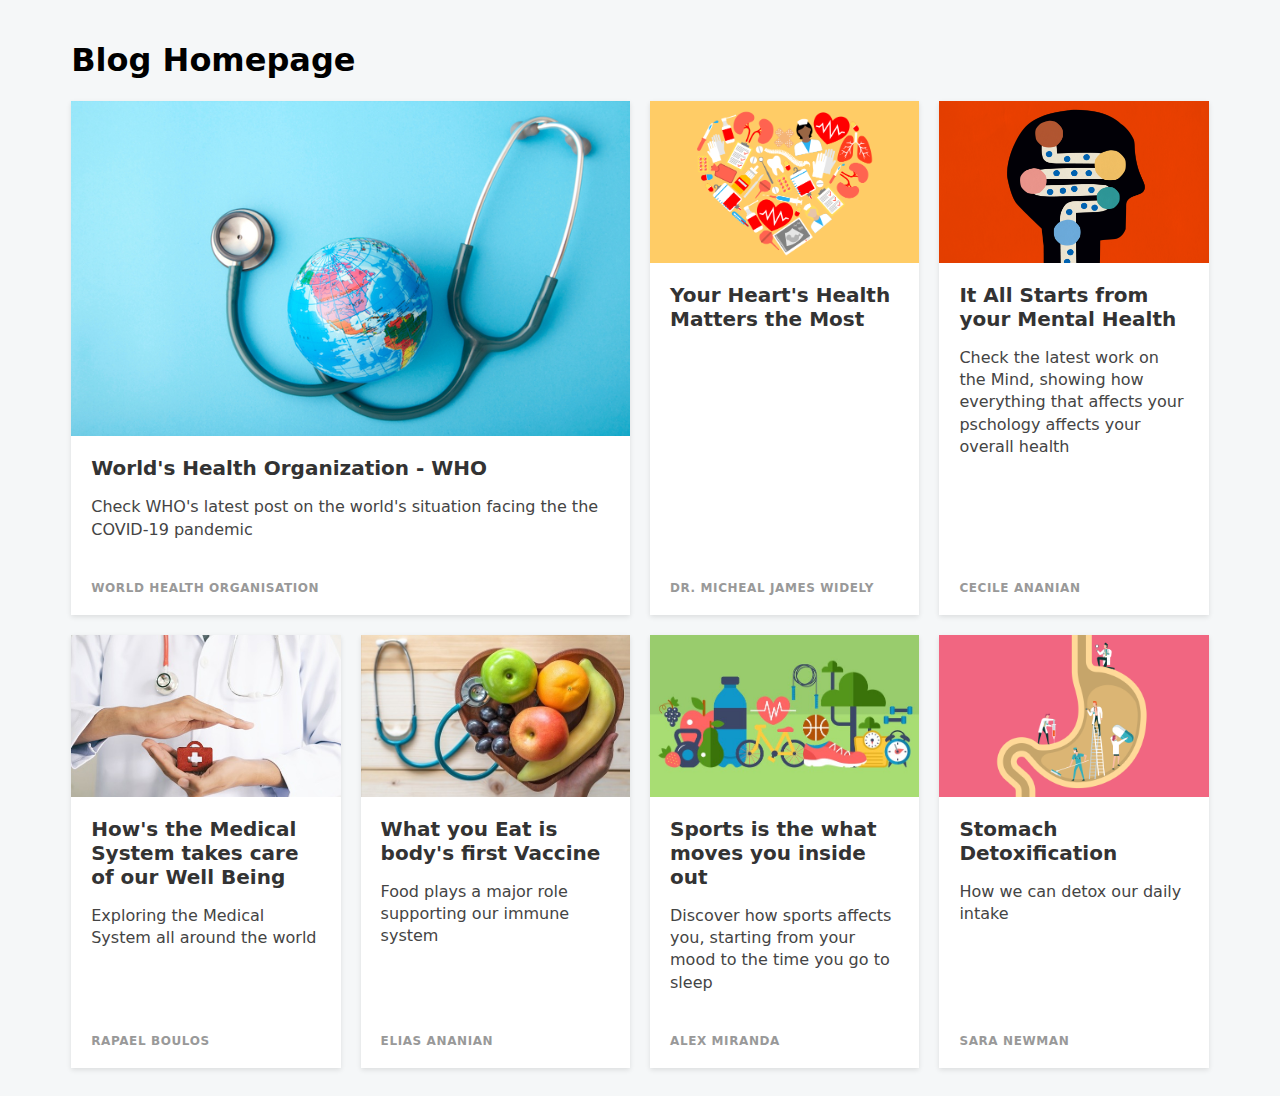
==== index.html @ 504b00eb "feat: init project + creating initial CSS Grid" ====
<!DOCTYPE html>
<html lang="en">
<head>
  <meta charset="UTF-8">
  <meta name="viewport" content="width=device-width, initial-scale=1.0">
  <link rel="stylesheet" href="./css/main.css">
  <title>Blog Homepage</title>
</head>
<body>
  <header class="header">
    <h1>Blog Homepage</h1>
  </header>
  <div class="container">
    <div class="big-post">
      <a class="card" href="#">
        <div class="thumb"></div>
        <article>
          <h1>World's Health Organization - WHO</h1>
          <p>Check WHO's latest post on the world's situation facing the the COVID-19 pandemic</p>
          <span>World Health Organisation</span>
        </article>
      </a>
    </div>
    <div class="post-1">
      <a class="card" href="#">
        <div class="thumb"></div>
        <article>
          <h1>Your Heart's Health Matters the Most</h1>
          <span>Dr. Micheal James Widely</span>
        </article>
      </a>
    </div>        
    <div class="post-2">
      <a class="card" href="#">
        <div class="thumb"></div>
        <article>
          <h1>It All Starts from your Mental Health</h1>
          <p>Check the latest work on the Mind, showing how everything that affects your pschology affects your overall health</p>
          <span>Cecile Ananian</span>
        </article>
      </a>
    </div>
    <div class="post-3">
      <a class="card" href="#">
        <div class="thumb"></div>
        <article>
          <h1>How's the Medical System takes care of our Well Being</h1>
          <p>Exploring the Medical System all around the world</p>
          <span>Rapael Boulos</span>
        </article>
      </a>
    </div>
    <div class="post-4">
      <a class="card" href="#">
        <div class="thumb"></div>
        <article>
          <h1>What you Eat is body's first Vaccine</h1>
          <p>Food plays a major role supporting our immune system</p>
          <span>Elias Ananian</span>
        </article>
      </a>
    </div>
    <div class="post-5">
      <a class="card" href="#">
        <div class="thumb"></div>
        <article>
          <h1>Sports is the what moves you inside out</h1>
          <p>Discover how sports affects you, starting from your mood to the time you go to sleep</p>
          <span>Alex Miranda</span>
        </article>
      </a>
    </div>
    <div class="post-6">
      <a class="card" href="#">
        <div class="thumb"></div>
        <article>
          <h1>Stomach Detoxification</h1>
          <p>How we can detox our daily intake</p>
          <span>Sara Newman</span>
        </article>
      </a>
    </div>
  </div>
</body>
</html>
---- css/main.css ----
html {
    background: #f5f7f8;
    padding: 20px 0;
    font-family: system-ui;
}

.header {
    width: 90%;
    max-width: 1240px;
    margin: 0 auto;
}

/* Anything smaller than first breakpoint 600px */
.container {
    width: 90%;
    max-width: 1240px;
    margin: 0 auto;
    
    display: grid;
    
    grid-template-columns: 1fr;
    grid-template-rows: auto;
    grid-gap: 20px;
}
  
/* Medium Screens */
@media (min-width: 600px) and (max-width:900px) {
    .container {
        grid-template-columns: 1fr 1fr;
    }
}
  
/* Large Screens */
@media (min-width:901px) {
    .container {
        grid-template-columns: repeat(4, 1fr);
    }

    .big-post {
        grid-column: 1 / span 2;
    }

    .big-post h1 {
        font-size: 24px;
    }
}

.big-post .thumb {
    background-image: url(../img/pic-1.jpg);
}

.post-1 .thumb {
    background-image: url(../img/pic-2.png);
}

.post-2 .thumb {
    background-image: url(../img/pic-3.png);
}

.post-3 .thumb {
    background-image: url(../img/pic-4.jpg);
}

.post-4 .thumb {
    background-image: url(../img/pic-5.jpg);
}

.post-5 .thumb {
    background-image: url(../img/pic-6.jpg);
}

.post-6 .thumb {
    background-image: url(../img/pic-7.png);
}

.card {
    background: white;
    text-decoration: none;
    color: #444;
    box-shadow: 0 2px 5px rgba(0, 0, 0, 0.1);
    display: flex;
    flex-direction: column;
    min-height: 100%;
    position: relative;
    top: 0;
    transition: all 0.1s ease-in;
}

.card:hover {
    top: -2px;
    box-shadow: 0 4px 5px rgba(0, 0, 0, 0.2);
}

.card article {
    padding: 20px;
    flex: 1;
    display: flex;
    flex-direction: column;
    justify-content: space-between;
}

.card h1 {
    font-size: 20px;
    margin: 0;
    color: #333;
}

.card p {
    flex: 1;
    line-height: 1.4;
}

.card span {
    font-size: 12px;
    font-weight: bold;
    color: #999;
    text-transform: uppercase;
    letter-spacing: 0.05em;
    margin: 2em 0 0 0;
}

.card .thumb {
    padding-bottom: 60%;
    background-size: cover;
    background-position: center center;
}
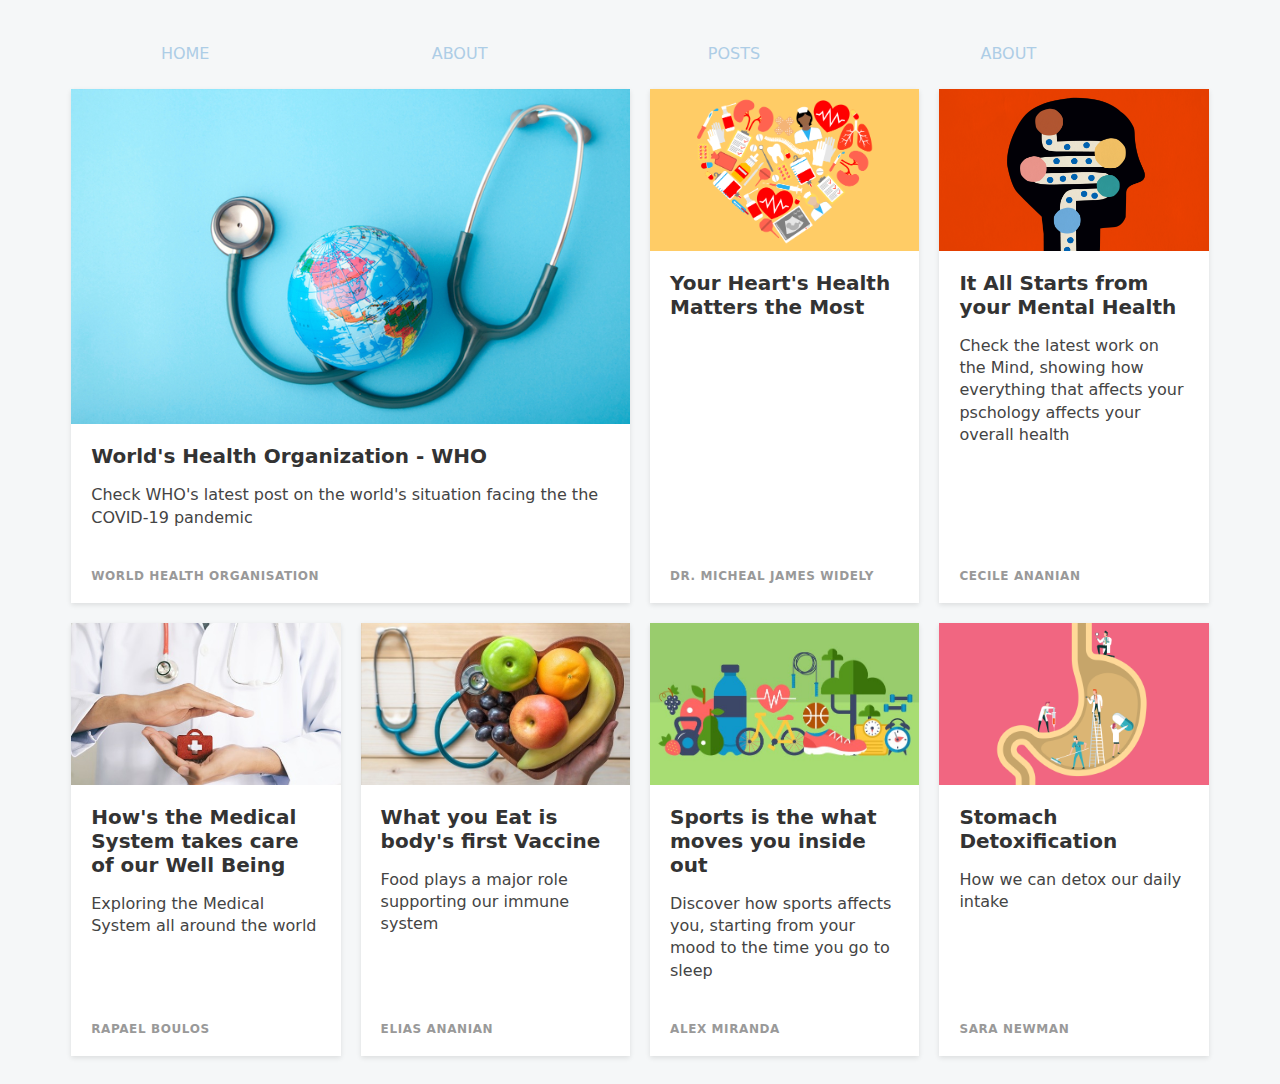
==== commit b6db01c8: "feat: header navbar" ====
--- a/index.html
+++ b/index.html
@@ -8,7 +8,12 @@
 </head>
 <body>
   <header class="header">
-    <h1>Blog Homepage</h1>
+    <ul>
+      <li>HOME</li>
+      <li>ABOUT</li>
+      <li>POSTS</li>
+      <li>ABOUT</li>
+    </ul>
   </header>
   <div class="container">
     <div class="big-post">
--- a/css/main.css
+++ b/css/main.css
@@ -7,8 +7,69 @@
 .header {
     width: 90%;
     max-width: 1240px;
-    margin: 0 auto;
+    margin: 0;
+    padding: 0;
 }
+
+.header ul {
+    list-style: none;
+    display: flex;
+    /* width: 100%; */
+    /* height: 80vh; */
+    margin: auto;
+    /* max-width: 1000px; */
+    justify-content: space-between;
+    text-align: center;
+}
+
+.header li {
+    padding: 1rem 1.5rem 1rem;
+    text-transform: uppercase;
+    cursor: pointer;
+    color: #adcde6;
+	min-width: 80px;
+    margin: auto;
+    margin-bottom: 10px;
+}
+
+.header li:hover {
+    display: inline-block;
+    cursor: pointer;
+    color: #FFFFFF;
+    /* padding: 7px 18px; */
+    /* font-family: Arial;
+    font-size: 16px; */
+    border-radius: 5px;
+    border: solid 1px #3866a3;
+    background: linear-gradient(180deg, #63B8EE 30%, #468ccf 100%);
+    text-shadow: 1px 1px 0px #528ecc;
+    box-shadow: inset 1px 1px 0px 0px #bbdaf7;
+    
+    animation: spring 300ms ease-out;
+  }
+
+  .header li:active {
+    transform: translateY(4px);
+  }
+
+  @keyframes spring {
+    15% {
+      -webkit-transform-origin: center center;
+      -webkit-transform: scale(1.2, 1.1);
+    }
+    40% {
+      -webkit-transform-origin: center center;
+      -webkit-transform: scale(0.95, 0.95);
+    }
+    75% {
+      -webkit-transform-origin: center center;
+      -webkit-transform: scale(1.05, 1);
+    }
+    100% {
+      -webkit-transform-origin: center center;
+      -webkit-transform: scale(1, 1);
+    }
+  }
 
 /* Anything smaller than first breakpoint 600px */
 .container {
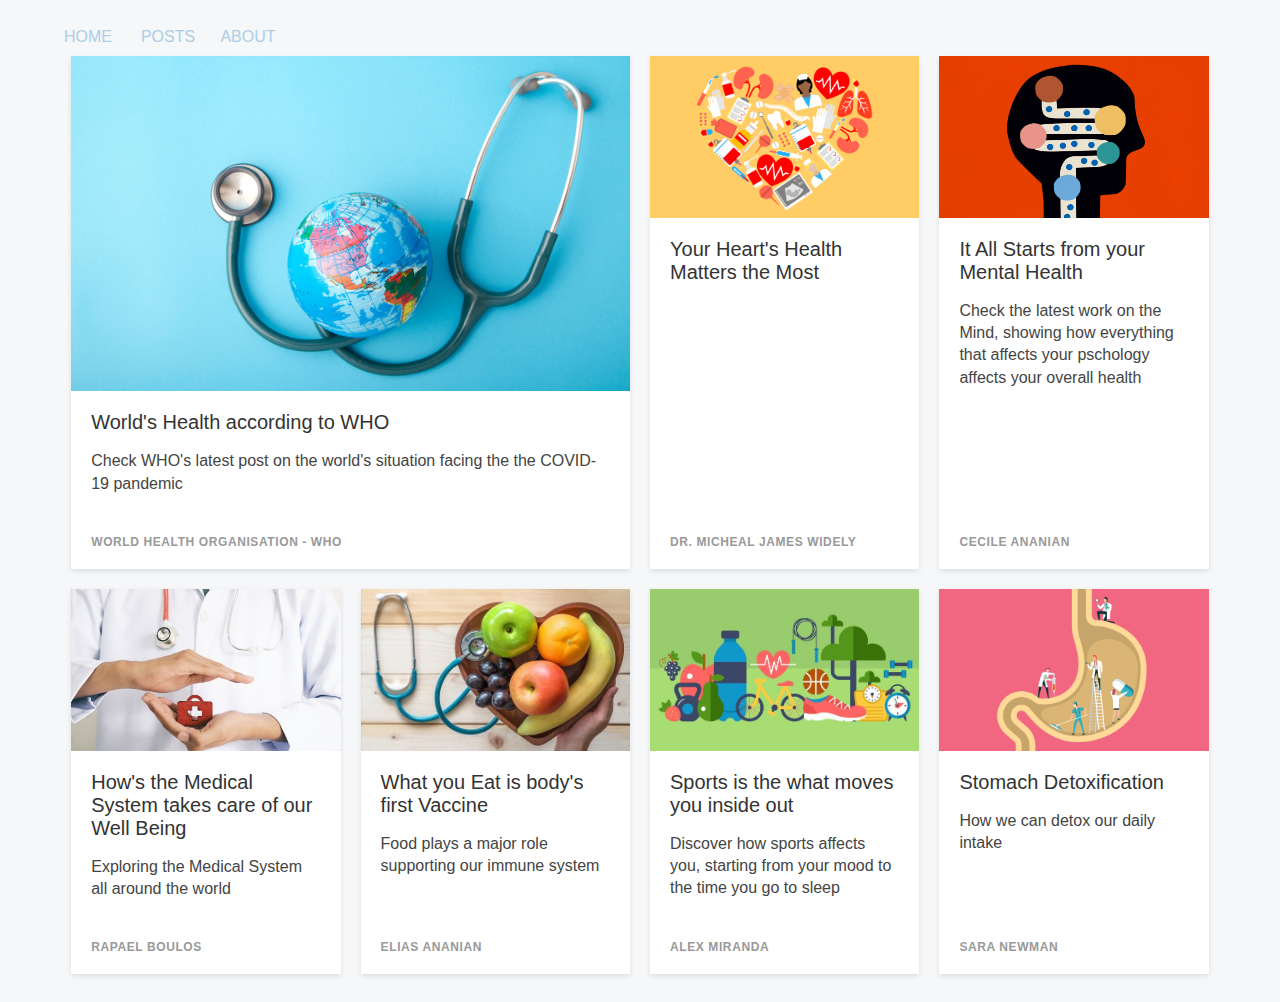
==== commit c6295c70: "feat: blog-post html & css pages & responsive desing (incomplete)" ====
--- a/index.html
+++ b/index.html
@@ -9,20 +9,20 @@
 <body>
   <header class="header">
     <ul>
-      <li>HOME</li>
-      <li>ABOUT</li>
-      <li>POSTS</li>
-      <li>ABOUT</li>
+      <a href="index.html"><li>HOME</li></a>
+      <a href="blog-post.html"><li>POSTS</li></a>
+      <a href="#"><li>ABOUT</li></a>
+      <!-- <a href="#"><li>REACH US</li></a> -->
     </ul>
   </header>
   <div class="container">
     <div class="big-post">
-      <a class="card" href="#">
+      <a class="card" href="blog-post.html">
         <div class="thumb"></div>
         <article>
-          <h1>World's Health Organization - WHO</h1>
+          <h1>World's Health according to WHO</h1>
           <p>Check WHO's latest post on the world's situation facing the the COVID-19 pandemic</p>
-          <span>World Health Organisation</span>
+          <span>World Health Organisation - WHO</span>
         </article>
       </a>
     </div>
--- a/css/main.css
+++ b/css/main.css
@@ -1,12 +1,11 @@
 html {
     background: #f5f7f8;
     padding: 20px 0;
-    font-family: system-ui;
+    font-family: sans-serif;
 }
 
 .header {
     width: 90%;
-    max-width: 1240px;
     margin: 0;
     padding: 0;
 }
@@ -14,16 +13,16 @@
 .header ul {
     list-style: none;
     display: flex;
-    /* width: 100%; */
-    /* height: 80vh; */
     margin: auto;
-    /* max-width: 1000px; */
-    justify-content: space-between;
+    justify-content: start;
     text-align: center;
 }
 
+.header ul a {
+    text-decoration: none;
+}
+
 .header li {
-    padding: 1rem 1.5rem 1rem;
     text-transform: uppercase;
     cursor: pointer;
     color: #adcde6;
@@ -36,9 +35,6 @@
     display: inline-block;
     cursor: pointer;
     color: #FFFFFF;
-    /* padding: 7px 18px; */
-    /* font-family: Arial;
-    font-size: 16px; */
     border-radius: 5px;
     border: solid 1px #3866a3;
     background: linear-gradient(180deg, #63B8EE 30%, #468ccf 100%);
@@ -86,6 +82,51 @@
   
 /* Medium Screens */
 @media (min-width: 600px) and (max-width:900px) {
+    .header {
+        width: 90%;
+        max-width: 900px;
+        margin: 0;
+        padding: 0;
+    }
+    
+    .header ul {
+        list-style: none;
+        display: flex;
+        margin: auto;
+        justify-content: space-between;
+        text-align: center;
+    }
+    
+    .header ul a {
+        text-decoration: none;
+    }
+    
+    .header li {
+        padding: 1rem 1.5rem 1rem;
+        text-transform: uppercase;
+        cursor: pointer;
+        color: #adcde6;
+        min-width: 80px;
+        margin: auto;
+        margin-bottom: 10px;
+    }
+    
+    .header li:hover {
+        display: inline-block;
+        cursor: pointer;
+        color: #FFFFFF;
+        border-radius: 5px;
+        border: solid 1px #3866a3;
+        background: linear-gradient(180deg, #63B8EE 30%, #468ccf 100%);
+        text-shadow: 1px 1px 0px #528ecc;
+        box-shadow: inset 1px 1px 0px 0px #bbdaf7;
+        
+        animation: spring 300ms ease-out;
+      }
+    
+      .header li:active {
+        transform: translateY(4px);
+      }
     .container {
         grid-template-columns: 1fr 1fr;
     }
@@ -164,6 +205,7 @@
     font-size: 20px;
     margin: 0;
     color: #333;
+    font-weight: 500;
 }
 
 .card p {
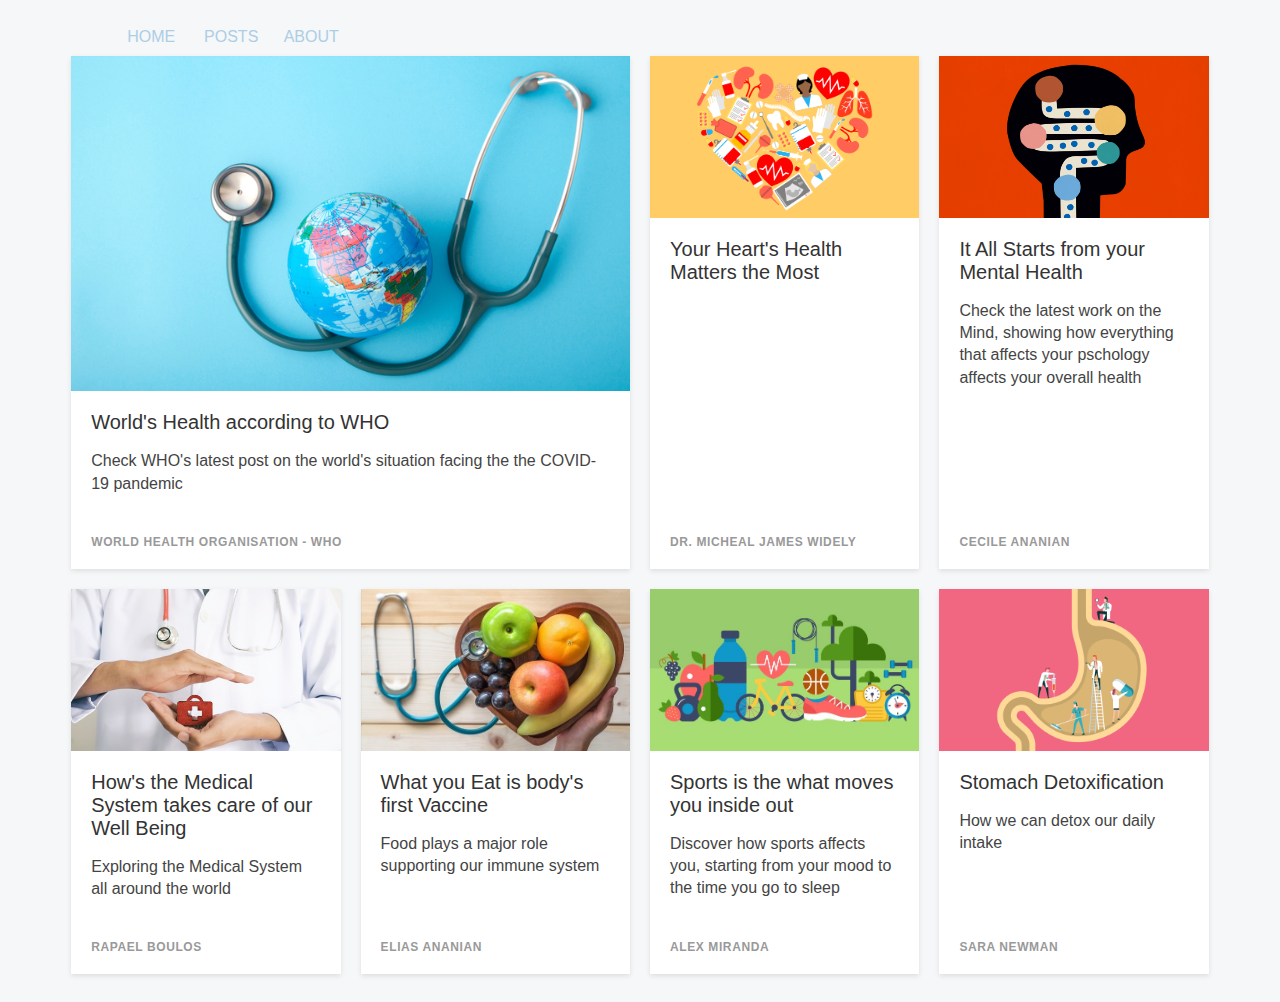
==== commit 5372a8da: "fix: adjusted responsiveness" ====
--- a/index.html
+++ b/index.html
@@ -12,7 +12,6 @@
       <a href="index.html"><li>HOME</li></a>
       <a href="blog-post.html"><li>POSTS</li></a>
       <a href="#"><li>ABOUT</li></a>
-      <!-- <a href="#"><li>REACH US</li></a> -->
     </ul>
   </header>
   <div class="container">
@@ -27,7 +26,7 @@
       </a>
     </div>
     <div class="post-1">
-      <a class="card" href="#">
+      <a class="card" href="blog-post.html">
         <div class="thumb"></div>
         <article>
           <h1>Your Heart's Health Matters the Most</h1>
@@ -36,7 +35,7 @@
       </a>
     </div>        
     <div class="post-2">
-      <a class="card" href="#">
+      <a class="card" href="blog-post.html">
         <div class="thumb"></div>
         <article>
           <h1>It All Starts from your Mental Health</h1>
@@ -46,7 +45,7 @@
       </a>
     </div>
     <div class="post-3">
-      <a class="card" href="#">
+      <a class="card" href="blog-post.html">
         <div class="thumb"></div>
         <article>
           <h1>How's the Medical System takes care of our Well Being</h1>
@@ -56,7 +55,7 @@
       </a>
     </div>
     <div class="post-4">
-      <a class="card" href="#">
+      <a class="card" href="blog-post.html">
         <div class="thumb"></div>
         <article>
           <h1>What you Eat is body's first Vaccine</h1>
@@ -66,7 +65,7 @@
       </a>
     </div>
     <div class="post-5">
-      <a class="card" href="#">
+      <a class="card" href="blog-post.html">
         <div class="thumb"></div>
         <article>
           <h1>Sports is the what moves you inside out</h1>
@@ -76,7 +75,7 @@
       </a>
     </div>
     <div class="post-6">
-      <a class="card" href="#">
+      <a class="card" href="blog-post.html">
         <div class="thumb"></div>
         <article>
           <h1>Stomach Detoxification</h1>
--- a/css/main.css
+++ b/css/main.css
@@ -138,6 +138,10 @@
         grid-template-columns: repeat(4, 1fr);
     }
 
+    .header {
+        margin: auto;
+    }
+
     .big-post {
         grid-column: 1 / span 2;
     }
